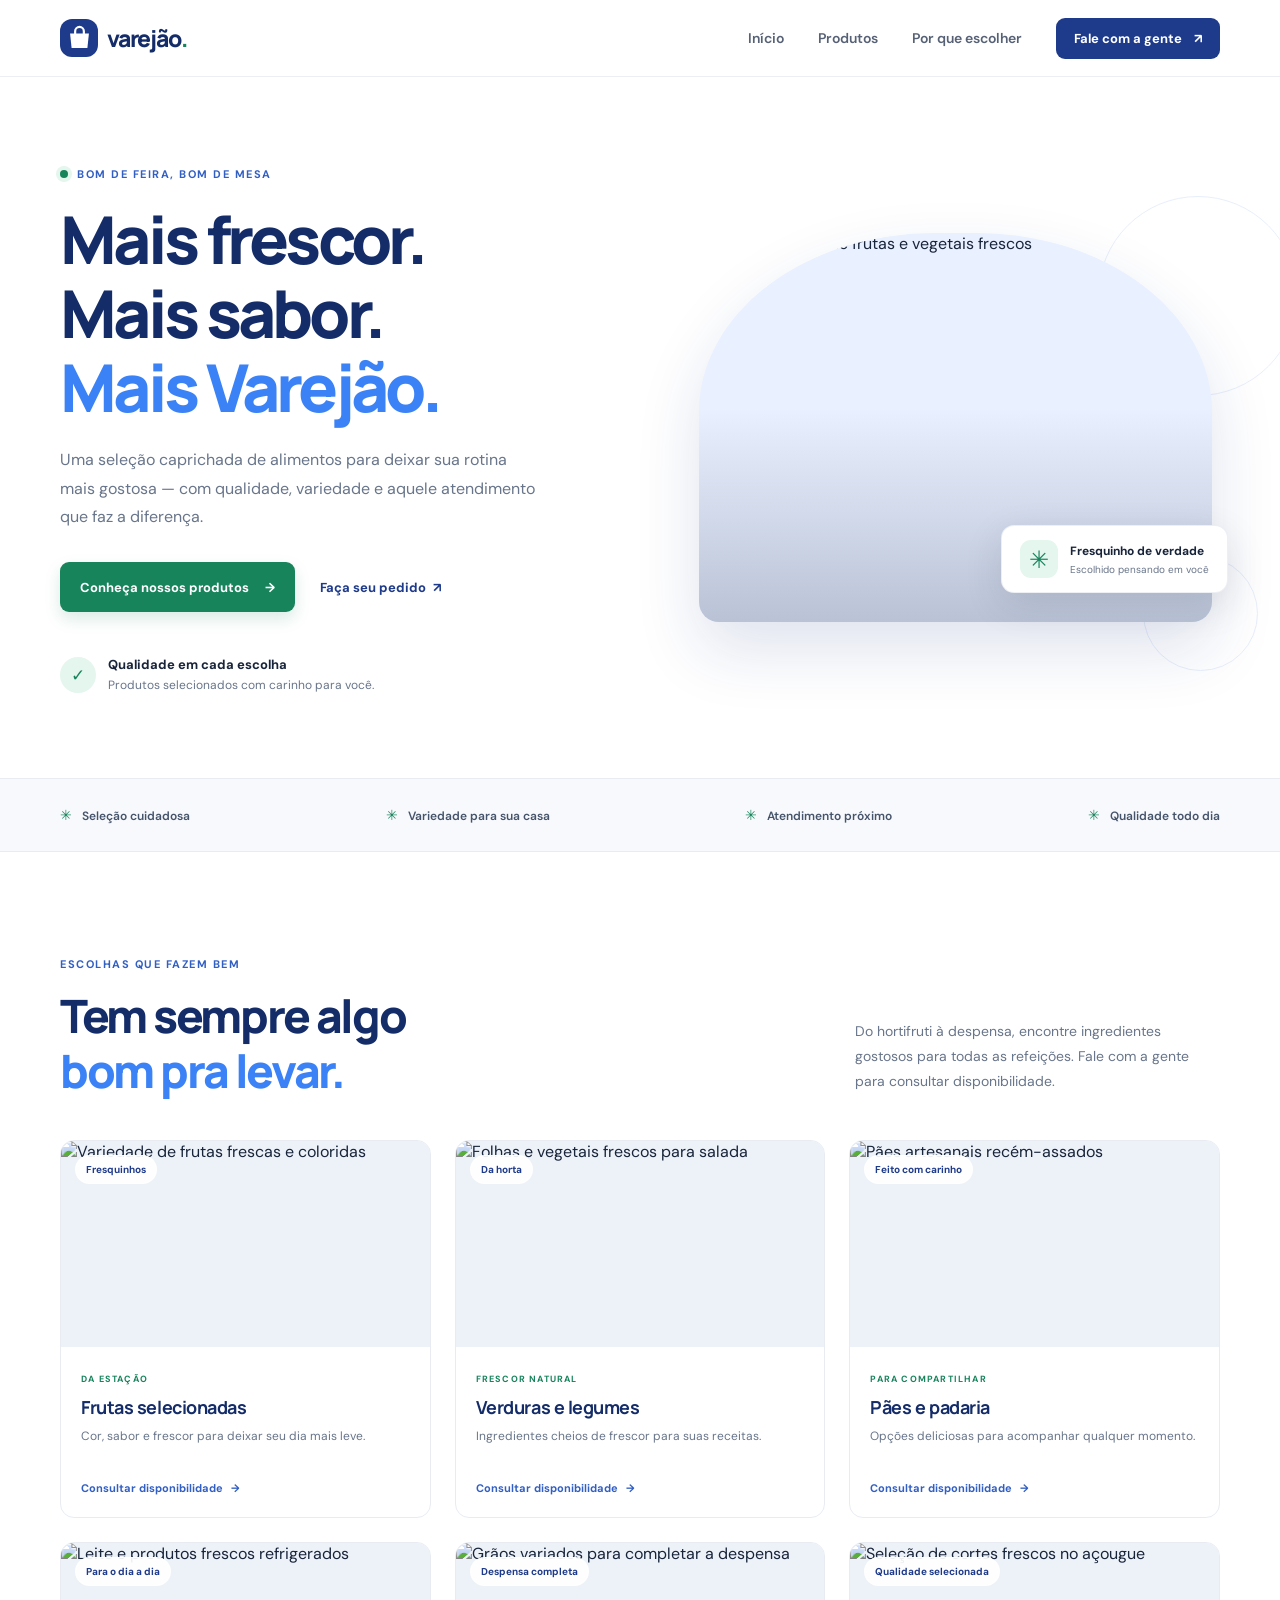
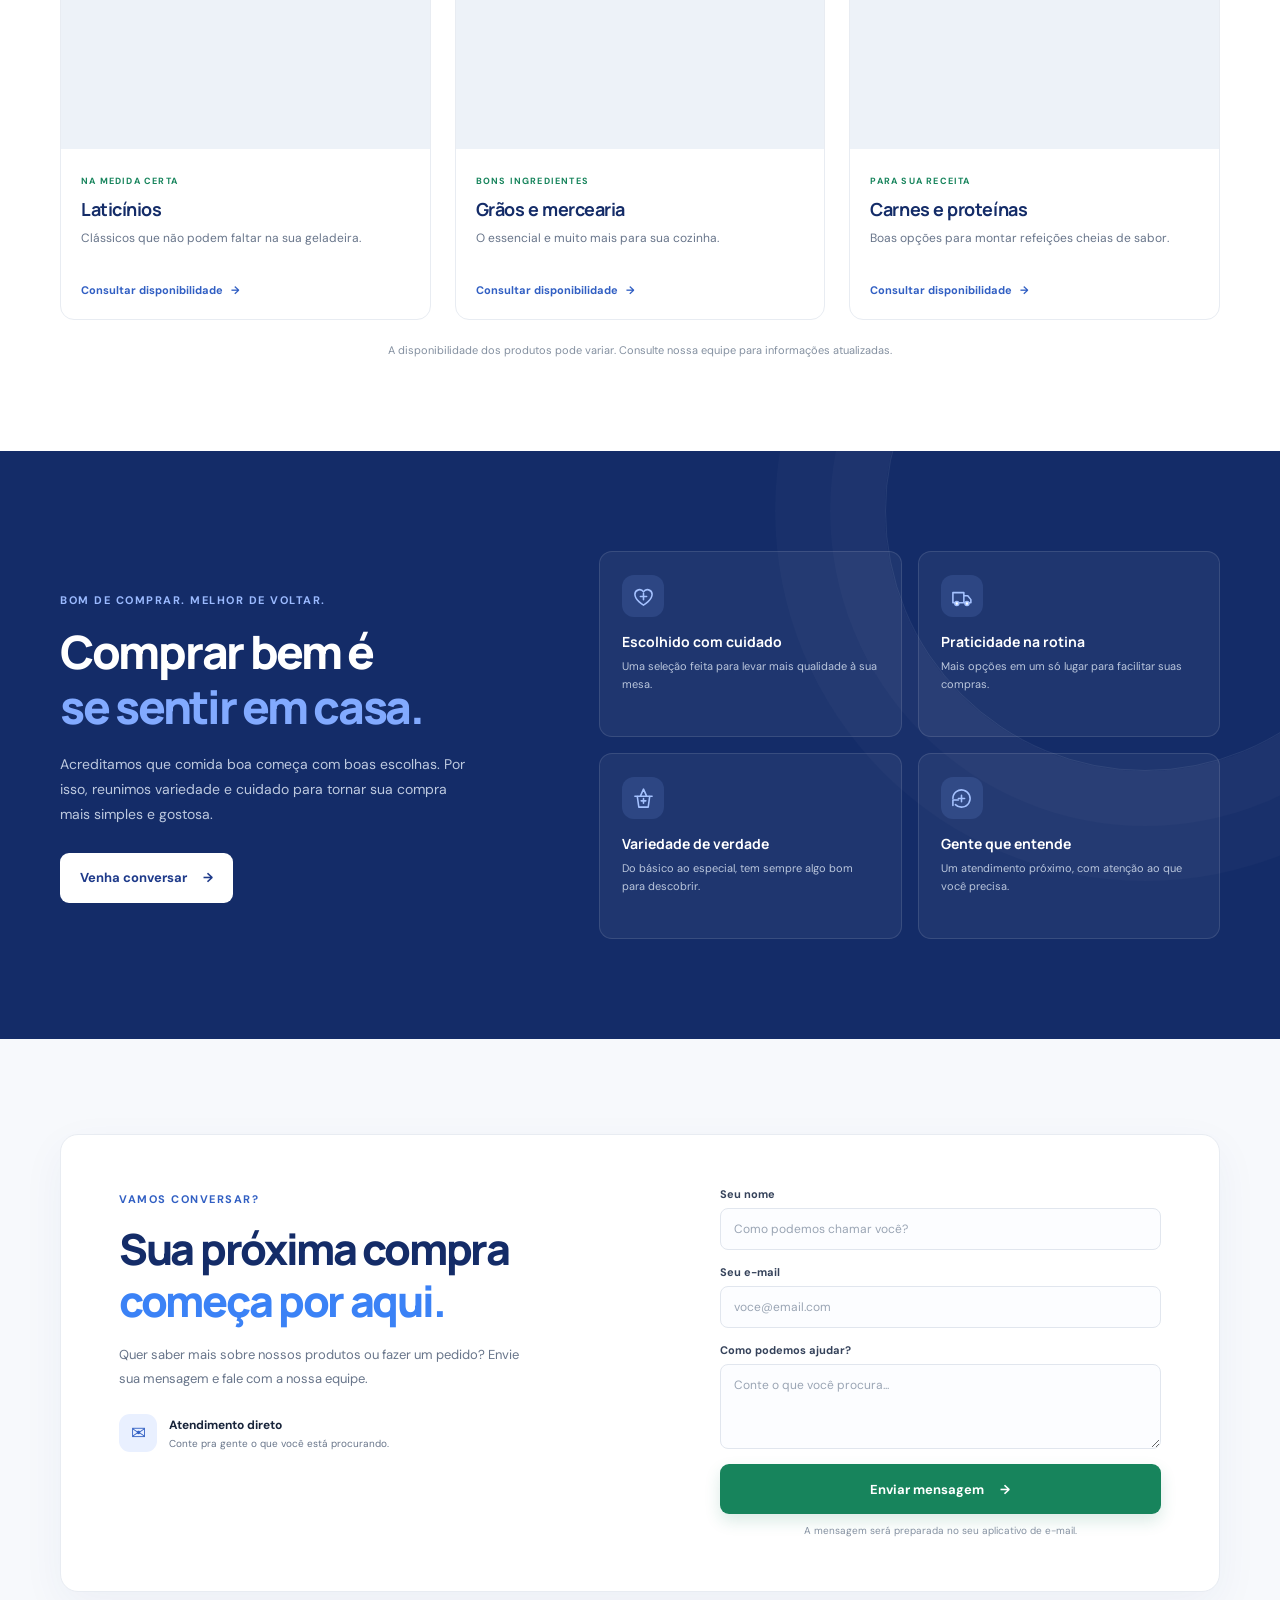
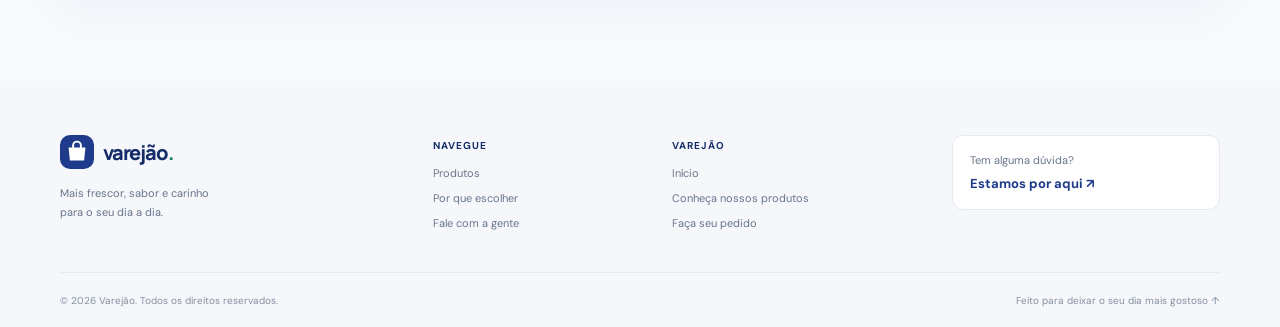
==== index.html @ dc361fea "primeiro commit do site varejão" ====
<!DOCTYPE html>
<html lang="pt-BR">
<head>
    <meta charset="UTF-8">
    <meta name="viewport" content="width=device-width, initial-scale=1.0">
    <meta name="theme-color" content="#ffffff">
    <meta
        name="description"
        content="No Varejão, você encontra alimentos fresquinhos, variedade e atendimento próximo. Conheça nossos produtos e faça seu pedido."
    >
    <title>Varejão — fresquinho, variado, do seu jeito</title>
    <link rel="preconnect" href="https://fonts.googleapis.com">
    <link rel="preconnect" href="https://fonts.gstatic.com" crossorigin>
    <link
        href="https://fonts.googleapis.com/css2?family=DM+Sans:wght@400;500;600;700&family=Manrope:wght@400;500;600;700;800&display=swap"
        rel="stylesheet"
    >
    <link rel="stylesheet" href="styles.css">
    <script src="script.js" defer></script>
</head>
<body>
    <a class="skip-link" href="#conteudo">Pular para o conteúdo</a>

    <header class="site-header" id="inicio">
        <div class="container header-inner">
            <a class="brand" href="#inicio" aria-label="Varejão, início">
                <span class="brand-mark" aria-hidden="true">
                    <svg viewBox="0 0 40 40" fill="none">
                        <path d="M7 13h26l-2.1 20H9.1L7 13Z" fill="currentColor"/>
                        <path d="M14 14V10a6 6 0 0 1 12 0v4" stroke="currentColor" stroke-width="3" stroke-linecap="round"/>
                        <path d="m15 23 3.2 3.2 7-7" stroke="white" stroke-width="2.6" stroke-linecap="round" stroke-linejoin="round"/>
                    </svg>
                </span>
                <span class="brand-name">varejão<span>.</span></span>
            </a>

            <button class="menu-toggle" type="button" aria-label="Abrir menu" aria-expanded="false" aria-controls="primary-navigation">
                <span></span>
                <span></span>
                <span></span>
            </button>

            <nav class="primary-navigation" id="primary-navigation" aria-label="Navegação principal">
                <a href="#inicio">Início</a>
                <a href="#produtos">Produtos</a>
                <a href="#sobre">Por que escolher</a>
                <a class="nav-cta" href="#contato">Fale com a gente <span aria-hidden="true">↗</span></a>
            </nav>
        </div>
    </header>

    <main id="conteudo">
        <section class="hero section">
            <div class="container hero-grid">
                <div class="hero-copy">
                    <span class="eyebrow"><span class="eyebrow-dot"></span> BOM DE FEIRA, BOM DE MESA</span>
                    <h1>Mais frescor.<br>Mais sabor.<br><span>Mais Varejão.</span></h1>
                    <p class="hero-description">Uma seleção caprichada de alimentos para deixar sua rotina mais gostosa — com qualidade, variedade e aquele atendimento que faz a diferença.</p>
                    <div class="hero-actions">
                        <a class="button button-primary" href="#produtos">Conheça nossos produtos <span aria-hidden="true">→</span></a>
                        <a class="text-link" href="#contato">Faça seu pedido <span aria-hidden="true">↗</span></a>
                    </div>
                    <div class="hero-proof">
                        <span class="proof-icon" aria-hidden="true">✓</span>
                        <p><strong>Qualidade em cada escolha</strong><br>Produtos selecionados com carinho para você.</p>
                    </div>
                </div>
                <div class="hero-visual">
                    <div class="hero-image-wrap">
                        <img
                            src="https://images.unsplash.com/photo-1542838132-92c53300491e?auto=format&amp;fit=crop&amp;w=1000&amp;q=85"
                            alt="Banca colorida de frutas e vegetais frescos"
                            fetchpriority="high"
                        >
                    </div>
                    <div class="floating-note">
                        <span class="note-icon" aria-hidden="true">✳</span>
                        <span><strong>Fresquinho de verdade</strong><small>Escolhido pensando em você</small></span>
                    </div>
                    <span class="hero-orbit hero-orbit-one" aria-hidden="true"></span>
                    <span class="hero-orbit hero-orbit-two" aria-hidden="true"></span>
                </div>
            </div>
        </section>

        <section class="benefit-strip" aria-label="Nossos compromissos">
            <div class="container benefit-strip-inner">
                <span><i aria-hidden="true">✳</i> Seleção cuidadosa</span>
                <span><i aria-hidden="true">✳</i> Variedade para sua casa</span>
                <span><i aria-hidden="true">✳</i> Atendimento próximo</span>
                <span><i aria-hidden="true">✳</i> Qualidade todo dia</span>
            </div>
        </section>

        <section class="products-section section" id="produtos">
            <div class="container">
                <div class="section-heading">
                    <div>
                        <span class="eyebrow">ESCOLHAS QUE FAZEM BEM</span>
                        <h2>Tem sempre algo<br><span>bom pra levar.</span></h2>
                    </div>
                    <p>Do hortifruti à despensa, encontre ingredientes gostosos para todas as refeições. Fale com a gente para consultar disponibilidade.</p>
                </div>

                <div class="product-grid">
                    <article class="product-card">
                        <div class="product-image">
                            <img
                                src="https://images.unsplash.com/photo-1610832958506-aa56368176cf?auto=format&amp;fit=crop&amp;w=800&amp;q=80"
                                alt="Variedade de frutas frescas e coloridas"
                                loading="lazy"
                            >
                            <span class="product-tag">Fresquinhos</span>
                        </div>
                        <div class="product-info">
                            <span class="product-category">DA ESTAÇÃO</span>
                            <h3>Frutas selecionadas</h3>
                            <p>Cor, sabor e frescor para deixar seu dia mais leve.</p>
                            <a class="product-link" href="#contato" data-product="Frutas selecionadas">Consultar disponibilidade <span aria-hidden="true">→</span></a>
                        </div>
                    </article>

                    <article class="product-card">
                        <div class="product-image">
                            <img
                                src="https://images.unsplash.com/photo-1540420773420-3366772f4999?auto=format&amp;fit=crop&amp;w=800&amp;q=80"
                                alt="Folhas e vegetais frescos para salada"
                                loading="lazy"
                            >
                            <span class="product-tag">Da horta</span>
                        </div>
                        <div class="product-info">
                            <span class="product-category">FRESCOR NATURAL</span>
                            <h3>Verduras e legumes</h3>
                            <p>Ingredientes cheios de frescor para suas receitas.</p>
                            <a class="product-link" href="#contato" data-product="Verduras e legumes">Consultar disponibilidade <span aria-hidden="true">→</span></a>
                        </div>
                    </article>

                    <article class="product-card">
                        <div class="product-image">
                            <img
                                src="https://images.unsplash.com/photo-1509440159596-0249088772ff?auto=format&amp;fit=crop&amp;w=800&amp;q=80"
                                alt="Pães artesanais recém-assados"
                                loading="lazy"
                            >
                            <span class="product-tag">Feito com carinho</span>
                        </div>
                        <div class="product-info">
                            <span class="product-category">PARA COMPARTILHAR</span>
                            <h3>Pães e padaria</h3>
                            <p>Opções deliciosas para acompanhar qualquer momento.</p>
                            <a class="product-link" href="#contato" data-product="Pães e padaria">Consultar disponibilidade <span aria-hidden="true">→</span></a>
                        </div>
                    </article>

                    <article class="product-card">
                        <div class="product-image">
                            <img
                                src="https://images.unsplash.com/photo-1550583724-b2692b85b150?auto=format&amp;fit=crop&amp;w=800&amp;q=80"
                                alt="Leite e produtos frescos refrigerados"
                                loading="lazy"
                            >
                            <span class="product-tag">Para o dia a dia</span>
                        </div>
                        <div class="product-info">
                            <span class="product-category">NA MEDIDA CERTA</span>
                            <h3>Laticínios</h3>
                            <p>Clássicos que não podem faltar na sua geladeira.</p>
                            <a class="product-link" href="#contato" data-product="Laticínios">Consultar disponibilidade <span aria-hidden="true">→</span></a>
                        </div>
                    </article>

                    <article class="product-card">
                        <div class="product-image">
                            <img
                                src="https://images.unsplash.com/photo-1534483509719-3feaee7c30da?auto=format&amp;fit=crop&amp;w=800&amp;q=80"
                                alt="Grãos variados para completar a despensa"
                                loading="lazy"
                            >
                            <span class="product-tag">Despensa completa</span>
                        </div>
                        <div class="product-info">
                            <span class="product-category">BONS INGREDIENTES</span>
                            <h3>Grãos e mercearia</h3>
                            <p>O essencial e muito mais para sua cozinha.</p>
                            <a class="product-link" href="#contato" data-product="Grãos e mercearia">Consultar disponibilidade <span aria-hidden="true">→</span></a>
                        </div>
                    </article>

                    <article class="product-card">
                        <div class="product-image">
                            <img
                                src="https://images.unsplash.com/photo-1607623814075-e51df1bdc82f?auto=format&amp;fit=crop&amp;w=800&amp;q=80"
                                alt="Seleção de cortes frescos no açougue"
                                loading="lazy"
                            >
                            <span class="product-tag">Qualidade selecionada</span>
                        </div>
                        <div class="product-info">
                            <span class="product-category">PARA SUA RECEITA</span>
                            <h3>Carnes e proteínas</h3>
                            <p>Boas opções para montar refeições cheias de sabor.</p>
                            <a class="product-link" href="#contato" data-product="Carnes e proteínas">Consultar disponibilidade <span aria-hidden="true">→</span></a>
                        </div>
                    </article>
                </div>

                <p class="products-note">A disponibilidade dos produtos pode variar. Consulte nossa equipe para informações atualizadas.</p>
            </div>
        </section>

        <section class="why-section section" id="sobre">
            <div class="container why-layout">
                <div class="why-copy">
                    <span class="eyebrow">BOM DE COMPRAR. MELHOR DE VOLTAR.</span>
                    <h2>Comprar bem é<br><span>se sentir em casa.</span></h2>
                    <p>Acreditamos que comida boa começa com boas escolhas. Por isso, reunimos variedade e cuidado para tornar sua compra mais simples e gostosa.</p>
                    <a class="button button-light" href="#contato">Venha conversar <span aria-hidden="true">→</span></a>
                </div>
                <div class="value-grid">
                    <article class="value-card">
                        <span class="value-icon" aria-hidden="true">
                            <svg viewBox="0 0 32 32" fill="none">
                                <path d="M16 27s-11-6.2-11-14a6 6 0 0 1 11-3 6 6 0 0 1 11 3c0 7.8-11 14-11 14Z" stroke="currentColor" stroke-width="2" stroke-linejoin="round"/>
                                <path d="M12 16h8m-4-4v8" stroke="currentColor" stroke-width="2" stroke-linecap="round"/>
                            </svg>
                        </span>
                        <h3>Escolhido com cuidado</h3>
                        <p>Uma seleção feita para levar mais qualidade à sua mesa.</p>
                    </article>
                    <article class="value-card">
                        <span class="value-icon" aria-hidden="true">
                            <svg viewBox="0 0 32 32" fill="none">
                                <path d="M5 11h14v13H5zM19 15h5l4 5v4h-9z" stroke="currentColor" stroke-width="2" stroke-linejoin="round"/>
                                <circle cx="10" cy="25" r="2.5" fill="white" stroke="currentColor" stroke-width="2"/>
                                <circle cx="23" cy="25" r="2.5" fill="white" stroke="currentColor" stroke-width="2"/>
                            </svg>
                        </span>
                        <h3>Praticidade na rotina</h3>
                        <p>Mais opções em um só lugar para facilitar suas compras.</p>
                    </article>
                    <article class="value-card">
                        <span class="value-icon" aria-hidden="true">
                            <svg viewBox="0 0 32 32" fill="none">
                                <path d="M5 13h22M8 13l2 14h12l2-14M12 13l4-9 4 9" stroke="currentColor" stroke-width="2" stroke-linecap="round" stroke-linejoin="round"/>
                                <path d="M13 19h6m-3-3v6" stroke="currentColor" stroke-width="2" stroke-linecap="round"/>
                            </svg>
                        </span>
                        <h3>Variedade de verdade</h3>
                        <p>Do básico ao especial, tem sempre algo bom para descobrir.</p>
                    </article>
                    <article class="value-card">
                        <span class="value-icon" aria-hidden="true">
                            <svg viewBox="0 0 32 32" fill="none">
                                <path d="M5 16a11 11 0 1 1 3.2 7.8M5 25v-7h7" stroke="currentColor" stroke-width="2" stroke-linecap="round" stroke-linejoin="round"/>
                                <path d="M12 16h8m-4-4v8" stroke="currentColor" stroke-width="2" stroke-linecap="round"/>
                            </svg>
                        </span>
                        <h3>Gente que entende</h3>
                        <p>Um atendimento próximo, com atenção ao que você precisa.</p>
                    </article>
                </div>
            </div>
        </section>

        <section class="contact-section section" id="contato">
            <div class="container contact-card">
                <div class="contact-copy">
                    <span class="eyebrow">VAMOS CONVERSAR?</span>
                    <h2>Sua próxima compra<br><span>começa por aqui.</span></h2>
                    <p>Quer saber mais sobre nossos produtos ou fazer um pedido? Envie sua mensagem e fale com a nossa equipe.</p>
                    <div class="contact-detail">
                        <span class="contact-detail-icon" aria-hidden="true">✉</span>
                        <span>
                            <strong>Atendimento direto</strong>
                            <small>Conte pra gente o que você está procurando.</small>
                        </span>
                    </div>
                </div>
                <form class="contact-form" id="contact-form">
                    <label for="name">Seu nome</label>
                    <input
                        id="name"
                        name="name"
                        type="text"
                        autocomplete="name"
                        placeholder="Como podemos chamar você?"
                        required
                    >
                    <label for="email">Seu e-mail</label>
                    <input
                        id="email"
                        name="email"
                        type="email"
                        autocomplete="email"
                        placeholder="voce@email.com"
                        required
                    >
                    <label for="message">Como podemos ajudar?</label>
                    <textarea
                        id="message"
                        name="message"
                        rows="3"
                        placeholder="Conte o que você procura..."
                        required
                    ></textarea>
                    <button class="button button-primary form-submit" type="submit">Enviar mensagem <span aria-hidden="true">→</span></button>
                    <p class="form-note" id="form-note" aria-live="polite">A mensagem será preparada no seu aplicativo de e-mail.</p>
                </form>
            </div>
        </section>
    </main>

    <footer class="site-footer">
        <div class="container footer-main">
            <div class="footer-brand">
                <a class="brand brand-footer" href="#inicio" aria-label="Varejão, início">
                    <span class="brand-mark" aria-hidden="true">
                        <svg viewBox="0 0 40 40" fill="none">
                            <path d="M7 13h26l-2.1 20H9.1L7 13Z" fill="currentColor"/>
                            <path d="M14 14V10a6 6 0 0 1 12 0v4" stroke="currentColor" stroke-width="3" stroke-linecap="round"/>
                            <path d="m15 23 3.2 3.2 7-7" stroke="white" stroke-width="2.6" stroke-linecap="round" stroke-linejoin="round"/>
                        </svg>
                    </span>
                    <span class="brand-name">varejão<span>.</span></span>
                </a>
                <p>Mais frescor, sabor e carinho<br>para o seu dia a dia.</p>
            </div>
            <div class="footer-links">
                <span class="footer-label">NAVEGUE</span>
                <a href="#produtos">Produtos</a>
                <a href="#sobre">Por que escolher</a>
                <a href="#contato">Fale com a gente</a>
            </div>
            <div class="footer-links">
                <span class="footer-label">VAREJÃO</span>
                <a href="#inicio">Início</a>
                <a href="#produtos">Conheça nossos produtos</a>
                <a href="#contato">Faça seu pedido</a>
            </div>
            <a class="footer-contact" href="#contato">
                Tem alguma dúvida?
                <strong>Estamos por aqui <span aria-hidden="true">↗</span></strong>
            </a>
        </div>
        <div class="container footer-bottom">
            <span>© <span id="current-year"></span> Varejão. Todos os direitos reservados.</span>
            <a href="#inicio">Feito para deixar o seu dia mais gostoso <span aria-hidden="true">↑</span></a>
        </div>
    </footer>
</body>
</html>
---- styles.css ----
:root {
    color-scheme: light;
    font-family: "DM Sans", sans-serif;
    color: #18243a;
    background: #fff;
    font-synthesis: none;
    text-rendering: optimizeLegibility;
    -webkit-font-smoothing: antialiased;
    -moz-osx-font-smoothing: grayscale;
    scroll-behavior: smooth;
    scroll-padding-top: 92px;

    --blue-950: #142c68;
    --blue-900: #1e3a8a;
    --blue-800: #254ba5;
    --blue-700: #315fc3;
    --blue-500: #3b82f6;
    --blue-100: #e9f0ff;
    --green: #17845c;
    --green-light: #e4f6ee;
    --ink: #18243a;
    --muted: #68758a;
    --line: #e8ecf2;
    --surface: #f7f9fc;
    --white: #fff;
    --heading-font: "Manrope", sans-serif;
}

*,
*::before,
*::after {
    box-sizing: border-box;
}

body {
    min-width: 320px;
    margin: 0;
}

img {
    display: block;
    max-width: 100%;
}

a {
    color: inherit;
    text-decoration: none;
}

button,
input,
textarea {
    font: inherit;
}

:focus-visible {
    outline: 3px solid #77a6ff;
    outline-offset: 3px;
}

.container {
    width: min(1160px, calc(100% - 48px));
    margin-inline: auto;
}

.section {
    padding-block: 100px;
}

.skip-link {
    position: absolute;
    top: -60px;
    left: 16px;
    z-index: 100;
    padding: 12px 16px;
    border-radius: 8px;
    background: var(--blue-900);
    color: var(--white);
}

.skip-link:focus {
    top: 12px;
}

/* Header and navigation */
.site-header {
    position: sticky;
    top: 0;
    z-index: 20;
    border-bottom: 1px solid rgb(232 236 242 / 85%);
    background: rgb(255 255 255 / 94%);
    backdrop-filter: blur(14px);
}

.header-inner {
    display: flex;
    min-height: 76px;
    align-items: center;
    justify-content: space-between;
}

.brand {
    display: inline-flex;
    align-items: center;
    gap: 9px;
}

.brand-mark {
    display: grid;
    width: 38px;
    height: 38px;
    place-items: center;
    border-radius: 12px;
    background: var(--blue-900);
    color: var(--white);
}

.brand-mark svg {
    width: 29px;
    height: 29px;
}

.brand-name {
    color: var(--blue-950);
    font-family: var(--heading-font);
    font-size: 23px;
    font-weight: 800;
    letter-spacing: -1.2px;
}

.brand-name > span {
    color: var(--green);
}

.primary-navigation {
    display: flex;
    align-items: center;
    gap: 34px;
}

.primary-navigation > a:not(.nav-cta) {
    color: #566176;
    font-size: 14px;
    font-weight: 600;
    transition: color 0.2s ease;
}

.primary-navigation > a:not(.nav-cta):hover {
    color: var(--blue-700);
}

.nav-cta {
    display: inline-flex;
    align-items: center;
    gap: 12px;
    padding: 12px 18px;
    border-radius: 9px;
    background: var(--blue-900);
    color: var(--white);
    font-size: 13px;
    font-weight: 700;
    transition: background 0.2s ease, transform 0.2s ease;
}

.nav-cta:hover {
    transform: translateY(-1px);
    background: var(--blue-800);
}

.menu-toggle {
    display: none;
}

/* Hero */
.hero {
    position: relative;
    overflow: hidden;
    padding-block: 85px 82px;
}

.hero-grid {
    display: grid;
    grid-template-columns: 1fr 1fr;
    align-items: center;
    gap: 68px;
}

.hero-copy {
    position: relative;
    z-index: 1;
}

.eyebrow {
    display: inline-flex;
    align-items: center;
    gap: 9px;
    color: var(--blue-700);
    font-size: 11px;
    font-weight: 700;
    letter-spacing: 1.5px;
}

.eyebrow-dot {
    width: 8px;
    height: 8px;
    border-radius: 50%;
    background: var(--green);
    box-shadow: 0 0 0 4px var(--green-light);
}

.hero h1,
.section-heading h2,
.why-copy h2,
.contact-copy h2 {
    margin: 20px 0 0;
    color: var(--blue-950);
    font-family: var(--heading-font);
    font-size: clamp(42px, 5.4vw, 66px);
    font-weight: 800;
    letter-spacing: -3.7px;
    line-height: 1.12;
}

.hero h1 span,
.section-heading h2 span,
.why-copy h2 span,
.contact-copy h2 span {
    color: var(--blue-500);
}

.hero-description {
    max-width: 475px;
    margin: 21px 0 0;
    color: var(--muted);
    font-size: 16px;
    line-height: 1.8;
}

.hero-actions {
    display: flex;
    flex-wrap: wrap;
    align-items: center;
    gap: 25px;
    margin-top: 30px;
}

.button {
    display: inline-flex;
    min-height: 50px;
    align-items: center;
    justify-content: center;
    gap: 16px;
    padding: 0 20px;
    border: 0;
    border-radius: 9px;
    cursor: pointer;
    font-size: 13px;
    font-weight: 700;
    transition: background 0.2s ease, color 0.2s ease, transform 0.2s ease, box-shadow 0.2s ease;
}

.button:hover {
    transform: translateY(-2px);
}

.button-primary {
    background: var(--green);
    box-shadow: 0 7px 16px rgb(23 132 92 / 16%);
    color: var(--white);
}

.button-primary:hover {
    background: #126c4a;
    box-shadow: 0 9px 20px rgb(23 132 92 / 24%);
}

.text-link {
    color: var(--blue-900);
    font-size: 13px;
    font-weight: 700;
}

.text-link span {
    margin-left: 4px;
}

.hero-proof {
    display: flex;
    align-items: center;
    gap: 12px;
    margin-top: 42px;
}

.proof-icon {
    display: grid;
    width: 36px;
    height: 36px;
    flex: 0 0 auto;
    place-items: center;
    border-radius: 50%;
    background: var(--green-light);
    color: var(--green);
    font-size: 17px;
    font-weight: 700;
}

.hero-proof p {
    margin: 0;
    color: var(--muted);
    font-size: 12px;
    line-height: 1.65;
}

.hero-proof strong {
    color: var(--ink);
    font-size: 13px;
}

.hero-visual {
    position: relative;
    min-height: 415px;
}

.hero-image-wrap {
    position: absolute;
    inset: 12px 8px 14px 25px;
    overflow: hidden;
    border-radius: 46% 46% 20px 20px;
    background: var(--blue-100);
    box-shadow: 0 28px 65px rgb(30 58 138 / 14%);
}

.hero-image-wrap img {
    width: 100%;
    height: 100%;
    object-fit: cover;
}

.hero-image-wrap::after {
    position: absolute;
    inset: 45% 0 0;
    background: linear-gradient(transparent, rgb(17 34 66 / 22%));
    content: "";
}

.floating-note {
    position: absolute;
    right: -8px;
    bottom: 43px;
    z-index: 2;
    display: flex;
    align-items: center;
    gap: 12px;
    padding: 14px 18px;
    border: 1px solid rgb(232 236 242 / 80%);
    border-radius: 13px;
    background: var(--white);
    box-shadow: 0 12px 38px rgb(24 36 58 / 12%);
}

.note-icon {
    display: grid;
    width: 38px;
    height: 38px;
    place-items: center;
    border-radius: 11px;
    background: var(--green-light);
    color: var(--green);
    font-size: 24px;
}

.floating-note strong,
.floating-note small {
    display: block;
}

.floating-note strong {
    color: var(--ink);
    font-size: 12px;
}

.floating-note small {
    margin-top: 4px;
    color: var(--muted);
    font-size: 10px;
}

.hero-orbit {
    position: absolute;
    z-index: -1;
    border: 1px solid #e8effb;
    border-radius: 50%;
}

.hero-orbit-one {
    top: -25px;
    right: -78px;
    width: 200px;
    height: 200px;
}

.hero-orbit-two {
    right: -38px;
    bottom: -35px;
    width: 115px;
    height: 115px;
}

/* Benefits and products */
.benefit-strip {
    border-block: 1px solid var(--line);
    background: var(--surface);
}

.benefit-strip-inner {
    display: flex;
    min-height: 72px;
    align-items: center;
    justify-content: space-between;
    gap: 20px;
}

.benefit-strip-inner span {
    color: #45536b;
    font-size: 12px;
    font-weight: 600;
}

.benefit-strip-inner i {
    margin-right: 7px;
    color: var(--green);
    font-size: 14px;
    font-style: normal;
}

.products-section {
    padding-block: 100px 94px;
}

.section-heading {
    display: flex;
    align-items: end;
    justify-content: space-between;
    gap: 40px;
    margin-bottom: 42px;
}

.section-heading h2,
.why-copy h2,
.contact-copy h2 {
    margin-top: 15px;
    font-size: clamp(34px, 4vw, 46px);
    letter-spacing: -2.3px;
    line-height: 1.2;
}

.section-heading > p {
    max-width: 365px;
    margin: 0 0 4px;
    color: var(--muted);
    font-size: 14px;
    line-height: 1.8;
}

.product-grid {
    display: grid;
    grid-template-columns: repeat(3, minmax(0, 1fr));
    gap: 24px;
}

.product-card {
    overflow: hidden;
    border: 1px solid var(--line);
    border-radius: 14px;
    background: var(--white);
    transition: transform 0.24s ease, box-shadow 0.24s ease, border-color 0.24s ease;
}

.product-card:hover {
    transform: translateY(-5px);
    border-color: #dce6f7;
    box-shadow: 0 16px 36px rgb(30 58 138 / 10%);
}

.product-image {
    position: relative;
    height: 206px;
    overflow: hidden;
    background: #edf2f8;
}

.product-image img {
    width: 100%;
    height: 100%;
    object-fit: cover;
    transition: transform 0.4s ease;
}

.product-card:hover .product-image img {
    transform: scale(1.035);
}

.product-tag {
    position: absolute;
    top: 14px;
    left: 14px;
    padding: 7px 10px;
    border: 1px solid rgb(255 255 255 / 60%);
    border-radius: 20px;
    background: rgb(255 255 255 / 92%);
    color: var(--blue-900);
    font-size: 10px;
    font-weight: 700;
}

.product-info {
    padding: 19px 20px 20px;
}

.product-category {
    color: var(--green);
    font-size: 9px;
    font-weight: 700;
    letter-spacing: 1.2px;
}

.product-info h3 {
    margin: 8px 0 7px;
    color: var(--blue-950);
    font-family: var(--heading-font);
    font-size: 18px;
    font-weight: 700;
    letter-spacing: -0.45px;
}

.product-info p {
    min-height: 40px;
    margin: 0;
    color: var(--muted);
    font-size: 12px;
    line-height: 1.7;
}

.product-link {
    display: inline-flex;
    align-items: center;
    gap: 8px;
    margin-top: 15px;
    color: var(--blue-700);
    font-size: 11px;
    font-weight: 700;
}

.product-link:hover {
    color: var(--green);
}

.products-note {
    margin: 23px 0 0;
    color: #8490a0;
    font-size: 11px;
    text-align: center;
}

/* Why Varejao */
.why-section {
    position: relative;
    overflow: hidden;
    background: var(--blue-950);
}

.why-section::after {
    position: absolute;
    top: -200px;
    right: -125px;
    width: 520px;
    height: 520px;
    border: 1px solid rgb(255 255 255 / 8%);
    border-radius: 50%;
    box-shadow: 0 0 0 55px rgb(255 255 255 / 2%), 0 0 0 110px rgb(255 255 255 / 2%);
    content: "";
}

.why-layout {
    position: relative;
    z-index: 1;
    display: grid;
    grid-template-columns: 0.85fr 1.15fr;
    align-items: center;
    gap: 80px;
}

.why-copy .eyebrow {
    color: #9bbaff;
}

.why-copy h2 {
    color: var(--white);
}

.why-copy h2 span {
    color: #82aaff;
}

.why-copy > p {
    max-width: 410px;
    margin: 18px 0 25px;
    color: #bdc9df;
    font-size: 14px;
    line-height: 1.8;
}

.button-light {
    background: var(--white);
    color: var(--blue-900);
}

.button-light:hover {
    background: #edf3ff;
}

.value-grid {
    display: grid;
    grid-template-columns: repeat(2, minmax(0, 1fr));
    gap: 16px;
}

.value-card {
    min-height: 186px;
    padding: 23px 22px;
    border: 1px solid rgb(255 255 255 / 11%);
    border-radius: 13px;
    background: rgb(255 255 255 / 5%);
}

.value-icon {
    display: grid;
    width: 42px;
    height: 42px;
    place-items: center;
    border-radius: 12px;
    background: rgb(130 170 255 / 14%);
    color: #a5c2ff;
}

.value-icon svg {
    width: 25px;
    height: 25px;
}

.value-card h3 {
    margin: 15px 0 6px;
    color: var(--white);
    font-family: var(--heading-font);
    font-size: 14px;
}

.value-card p {
    margin: 0;
    color: #bac6dc;
    font-size: 11px;
    line-height: 1.65;
}

/* Contact form */
.contact-section {
    padding-block: 95px;
    background: var(--surface);
}

.contact-card {
    display: grid;
    grid-template-columns: 1fr 0.84fr;
    gap: 75px;
    padding: 52px 58px;
    border: 1px solid var(--line);
    border-radius: 18px;
    background: var(--white);
    box-shadow: 0 14px 44px rgb(30 58 138 / 5%);
}

.contact-copy h2 {
    font-size: clamp(32px, 3.8vw, 43px);
}

.contact-copy > p {
    max-width: 410px;
    margin: 17px 0 24px;
    color: var(--muted);
    font-size: 13px;
    line-height: 1.8;
}

.contact-detail {
    display: flex;
    align-items: center;
    gap: 12px;
}

.contact-detail-icon {
    display: grid;
    width: 38px;
    height: 38px;
    place-items: center;
    border-radius: 11px;
    background: var(--blue-100);
    color: var(--blue-700);
    font-size: 18px;
}

.contact-detail strong,
.contact-detail small {
    display: block;
}

.contact-detail strong {
    color: var(--ink);
    font-size: 12px;
}

.contact-detail small {
    margin-top: 4px;
    color: var(--muted);
    font-size: 10px;
}

.contact-form {
    display: flex;
    flex-direction: column;
    align-items: stretch;
}

.contact-form label {
    margin: 0 0 7px;
    color: #35425a;
    font-size: 11px;
    font-weight: 700;
}

.contact-form input,
.contact-form textarea {
    width: 100%;
    margin: 0 0 15px;
    padding: 12px 13px;
    border: 1px solid #e1e6ee;
    border-radius: 8px;
    outline: none;
    background: #fcfdff;
    color: var(--ink);
    font-size: 12px;
    transition: border-color 0.2s ease, box-shadow 0.2s ease;
}

.contact-form input::placeholder,
.contact-form textarea::placeholder {
    color: #9aa5b4;
}

.contact-form input:focus,
.contact-form textarea:focus {
    border-color: var(--blue-500);
    box-shadow: 0 0 0 3px rgb(59 130 246 / 12%);
}

.contact-form textarea {
    min-height: 85px;
    resize: vertical;
}

.form-submit {
    width: 100%;
}

.form-note {
    min-height: 16px;
    margin: 9px 0 0;
    color: #8490a0;
    font-size: 10px;
    line-height: 1.5;
    text-align: center;
}

/* Footer */
.site-footer {
    background: #f5f7fb;
}

.footer-main {
    display: grid;
    grid-template-columns: 1.25fr 0.75fr 0.9fr 1fr;
    gap: 38px;
    padding-block: 48px 42px;
}

.brand-footer .brand-mark {
    width: 34px;
    height: 34px;
    border-radius: 10px;
}

.brand-footer .brand-mark svg {
    width: 26px;
    height: 26px;
}

.brand-footer .brand-name {
    font-size: 20px;
}

.footer-brand > p {
    margin: 14px 0 0;
    color: var(--muted);
    font-size: 11px;
    line-height: 1.7;
}

.footer-links {
    display: flex;
    flex-direction: column;
    align-items: flex-start;
    gap: 11px;
}

.footer-label {
    margin: 4px 0 3px;
    color: var(--blue-950);
    font-size: 10px;
    font-weight: 700;
    letter-spacing: 1px;
}

.footer-links a {
    color: var(--muted);
    font-size: 11px;
    transition: color 0.2s ease;
}

.footer-links a:hover,
.footer-bottom a:hover {
    color: var(--blue-700);
}

.footer-contact {
    align-self: start;
    padding: 17px;
    border: 1px solid #e5eaf2;
    border-radius: 11px;
    background: var(--white);
    color: var(--muted);
    font-size: 11px;
}

.footer-contact strong {
    display: block;
    margin-top: 8px;
    color: var(--blue-900);
    font-size: 13px;
}

.footer-bottom {
    display: flex;
    min-height: 55px;
    align-items: center;
    justify-content: space-between;
    gap: 15px;
    border-top: 1px solid #e5eaf2;
    color: #8490a0;
    font-size: 10px;
}

.footer-bottom a {
    transition: color 0.2s ease;
}

/* Responsive layout */
@media (max-width: 900px) {
    .hero-grid {
        gap: 38px;
    }

    .hero-visual {
        min-height: 365px;
    }

    .floating-note {
        right: -5px;
    }

    .product-grid {
        gap: 16px;
    }

    .product-info {
        padding-inline: 16px;
    }

    .why-layout {
        grid-template-columns: 0.8fr 1.2fr;
        gap: 36px;
    }

    .contact-card {
        gap: 38px;
        padding-inline: 38px;
    }

    .footer-main {
        grid-template-columns: 1.1fr 0.8fr 0.9fr;
    }

    .footer-contact {
        grid-column: 2 / 4;
    }
}

@media (max-width: 680px) {
    :root {
        scroll-padding-top: 75px;
    }

    .container {
        width: min(100% - 36px, 480px);
    }

    .section {
        padding-block: 70px;
    }

    .header-inner {
        min-height: 68px;
    }

    .brand-mark {
        width: 34px;
        height: 34px;
    }

    .brand-mark svg {
        width: 26px;
        height: 26px;
    }

    .brand-name {
        font-size: 21px;
    }

    .menu-toggle {
        display: flex;
        width: 42px;
        height: 42px;
        flex-direction: column;
        align-items: center;
        justify-content: center;
        gap: 5px;
        border: 1px solid var(--line);
        border-radius: 9px;
        background: var(--white);
        cursor: pointer;
    }

    .menu-toggle span {
        width: 18px;
        height: 2px;
        border-radius: 2px;
        background: var(--blue-900);
        transition: transform 0.2s ease, opacity 0.2s ease;
    }

    .menu-toggle[aria-expanded="true"] span:first-child {
        transform: translateY(7px) rotate(45deg);
    }

    .menu-toggle[aria-expanded="true"] span:nth-child(2) {
        opacity: 0;
    }

    .menu-toggle[aria-expanded="true"] span:last-child {
        transform: translateY(-7px) rotate(-45deg);
    }

    .primary-navigation {
        position: absolute;
        top: 67px;
        right: 0;
        left: 0;
        display: none;
        flex-direction: column;
        align-items: stretch;
        gap: 0;
        padding: 12px 18px 18px;
        border-bottom: 1px solid var(--line);
        background: var(--white);
        box-shadow: 0 14px 20px rgb(24 36 58 / 7%);
    }

    .primary-navigation.is-open {
        display: flex;
    }

    .primary-navigation > a:not(.nav-cta) {
        padding: 13px 3px;
        border-bottom: 1px solid var(--line);
    }

    .nav-cta {
        justify-content: center;
        margin-top: 12px;
    }

    .hero {
        padding-block: 56px 60px;
    }

    .hero-grid {
        grid-template-columns: 1fr;
        gap: 32px;
    }

    .hero h1 {
        margin-top: 17px;
        font-size: clamp(45px, 12vw, 58px);
        letter-spacing: -3px;
    }

    .hero-description {
        margin-top: 15px;
        font-size: 14px;
    }

    .hero-actions {
        gap: 19px;
        margin-top: 23px;
    }

    .button {
        min-height: 47px;
        padding-inline: 16px;
        font-size: 12px;
    }

    .hero-proof {
        margin-top: 25px;
    }

    .hero-visual {
        min-height: 300px;
    }

    .hero-image-wrap {
        inset: 0 10px 7px 12px;
        border-radius: 47% 47% 17px 17px;
    }

    .floating-note {
        right: -1px;
        bottom: 23px;
        padding: 10px 13px;
    }

    .note-icon {
        width: 33px;
        height: 33px;
    }

    .benefit-strip-inner {
        min-height: auto;
        flex-wrap: wrap;
        justify-content: flex-start;
        gap: 12px 20px;
        padding-block: 17px;
    }

    .benefit-strip-inner span {
        width: calc(50% - 10px);
        font-size: 10px;
    }

    .section-heading {
        display: block;
        margin-bottom: 28px;
    }

    .section-heading h2,
    .why-copy h2 {
        font-size: 36px;
        letter-spacing: -2px;
    }

    .section-heading > p {
        margin-top: 15px;
        font-size: 13px;
    }

    .product-grid {
        grid-template-columns: 1fr;
        gap: 17px;
    }

    .product-card {
        display: grid;
        grid-template-columns: 39% 1fr;
        min-height: 172px;
    }

    .product-image {
        height: 100%;
        min-height: 172px;
    }

    .product-tag {
        top: 10px;
        left: 8px;
        max-width: calc(100% - 16px);
        padding: 6px 8px;
        font-size: 9px;
    }

    .product-info {
        display: flex;
        flex-direction: column;
        justify-content: center;
        padding: 13px;
    }

    .product-info h3 {
        margin-block: 6px;
        font-size: 16px;
    }

    .product-info p {
        min-height: unset;
        font-size: 11px;
    }

    .product-link {
        gap: 5px;
        margin-top: 10px;
        font-size: 10px;
    }

    .products-note {
        font-size: 10px;
        line-height: 1.7;
    }

    .why-layout {
        grid-template-columns: 1fr;
        gap: 34px;
    }

    .why-copy > p {
        font-size: 13px;
    }

    .value-grid {
        gap: 11px;
    }

    .value-card {
        min-height: 166px;
        padding: 17px 14px;
    }

    .value-icon {
        width: 37px;
        height: 37px;
    }

    .value-card h3 {
        margin-top: 12px;
        font-size: 12px;
    }

    .value-card p {
        font-size: 10px;
    }

    .contact-section {
        padding-block: 60px;
    }

    .contact-card {
        grid-template-columns: 1fr;
        gap: 30px;
        padding: 28px 21px;
    }

    .contact-copy h2 {
        font-size: 34px;
        letter-spacing: -1.8px;
    }

    .contact-copy > p {
        font-size: 12px;
    }

    .footer-main {
        grid-template-columns: 1fr 1fr;
        gap: 30px 20px;
        padding-block: 38px 30px;
    }

    .footer-brand,
    .footer-contact {
        grid-column: 1 / -1;
    }

    .footer-bottom {
        min-height: 65px;
        align-items: flex-start;
        flex-direction: column;
        justify-content: center;
        gap: 6px;
        padding-block: 12px;
        font-size: 9px;
    }
}

@media (prefers-reduced-motion: reduce) {
    *,
    *::before,
    *::after {
        scroll-behavior: auto !important;
        animation-duration: 0.01ms !important;
        animation-iteration-count: 1 !important;
        transition-duration: 0.01ms !important;
    }
}
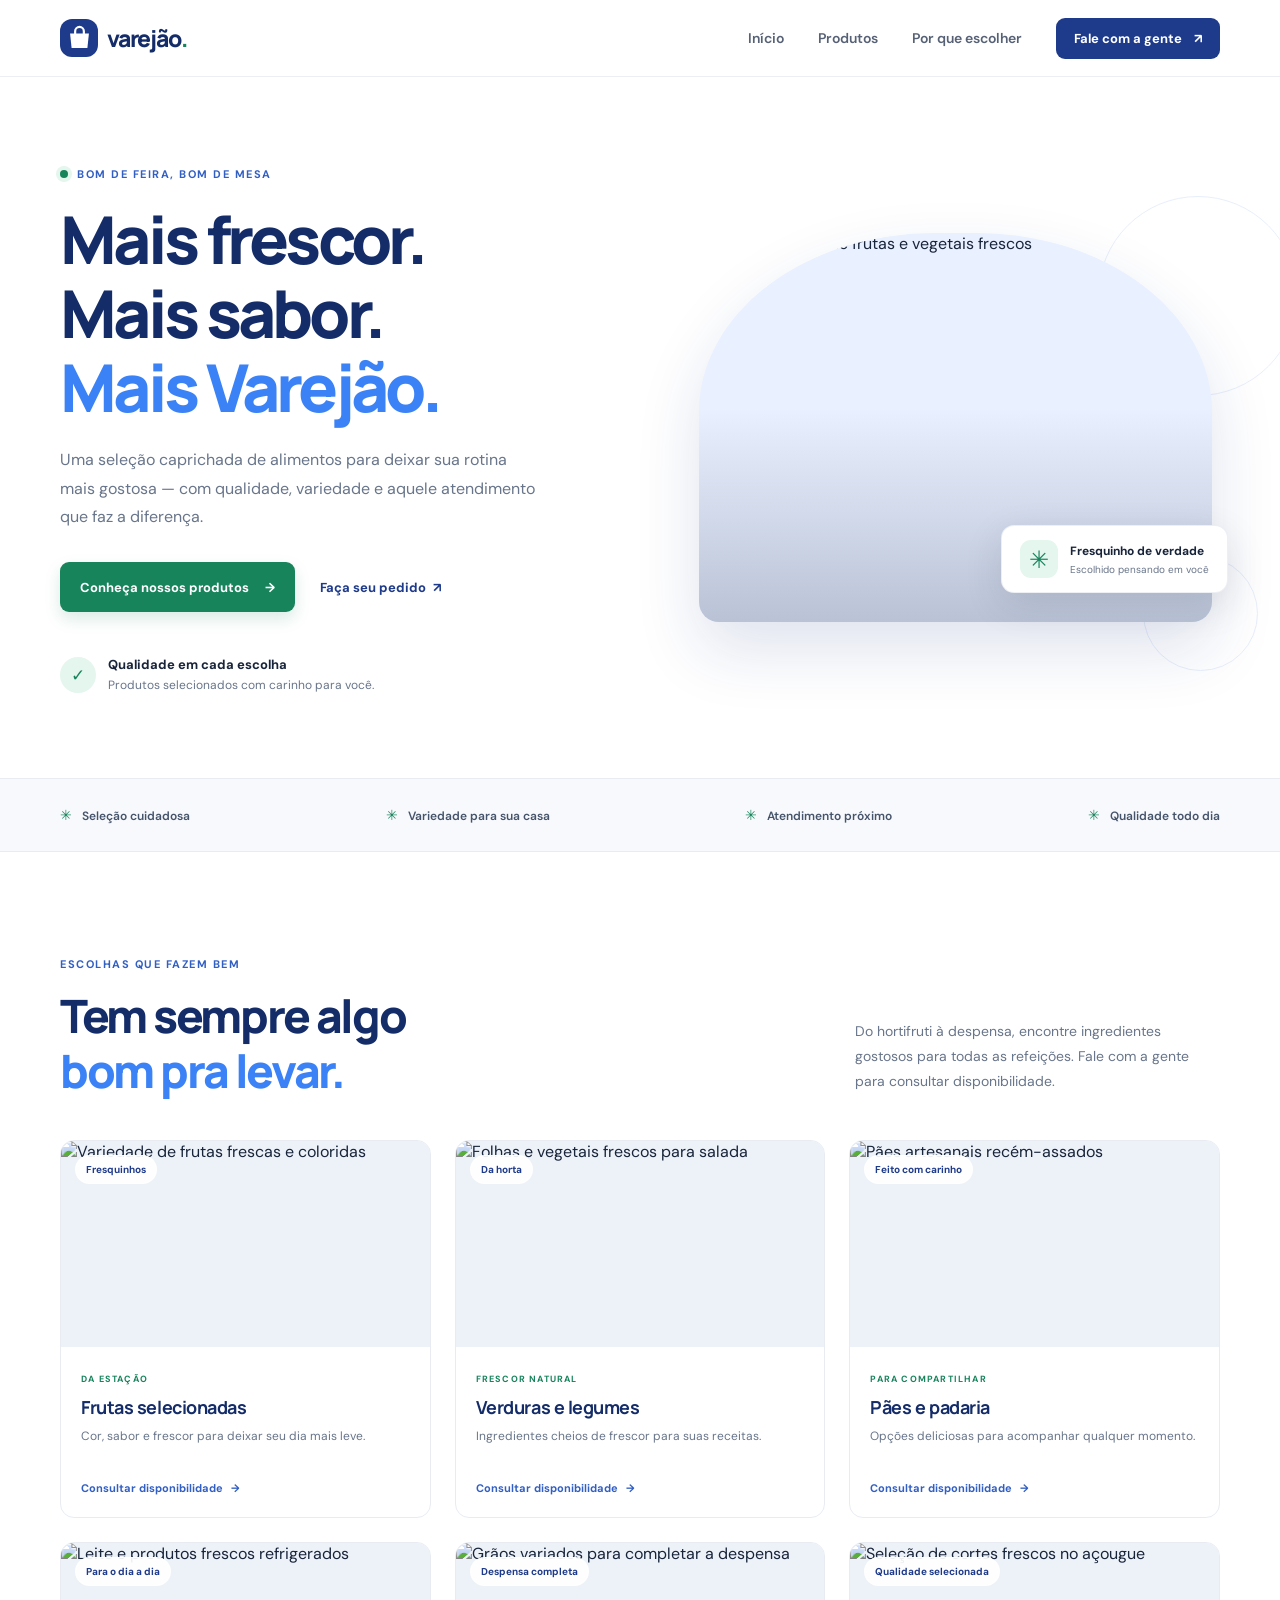
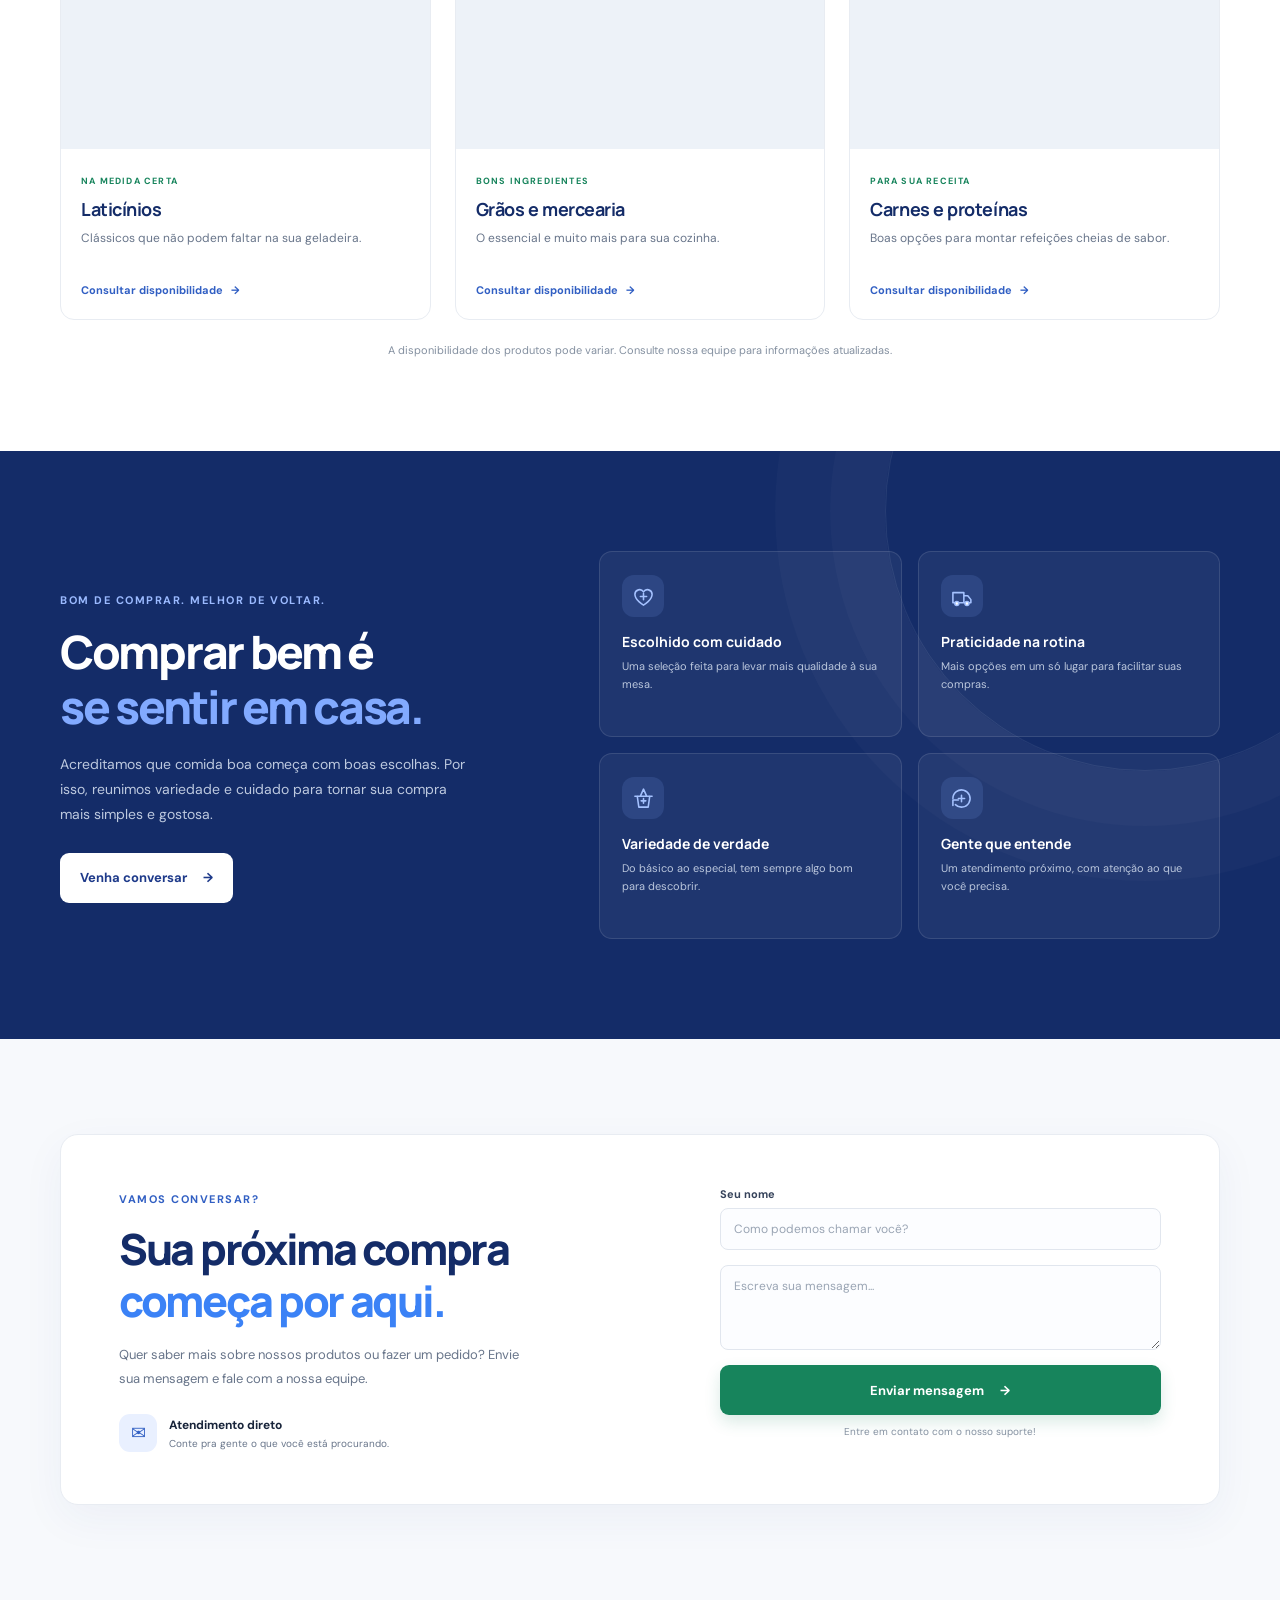
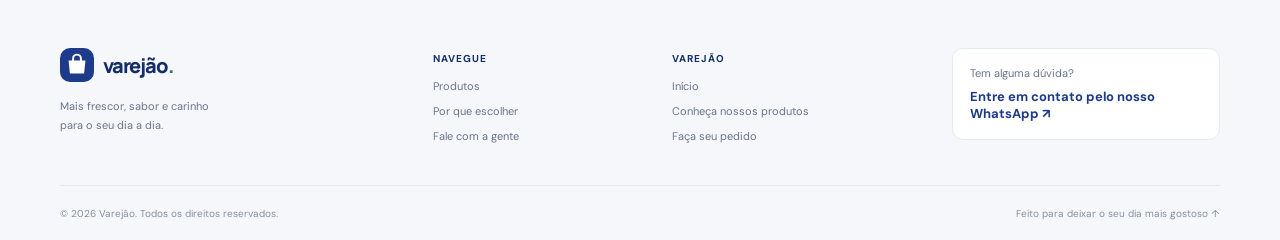
==== commit 337384fb: "pequenas alterações" ====
--- a/index.html
+++ b/index.html
@@ -288,25 +288,16 @@
                         placeholder="Como podemos chamar você?"
                         required
                     >
-                    <label for="email">Seu e-mail</label>
-                    <input
-                        id="email"
-                        name="email"
-                        type="email"
-                        autocomplete="email"
-                        placeholder="voce@email.com"
-                        required
-                    >
-                    <label for="message">Como podemos ajudar?</label>
+                    <label for="message" class="visually-hidden">Sua mensagem</label>
                     <textarea
                         id="message"
                         name="message"
                         rows="3"
-                        placeholder="Conte o que você procura..."
+                        placeholder="Escreva sua mensagem..."
                         required
                     ></textarea>
                     <button class="button button-primary form-submit" type="submit">Enviar mensagem <span aria-hidden="true">→</span></button>
-                    <p class="form-note" id="form-note" aria-live="polite">A mensagem será preparada no seu aplicativo de e-mail.</p>
+                    <p class="form-note" id="form-note" aria-live="polite">Entre em contato com o nosso suporte!</p>
                 </form>
             </div>
         </section>
@@ -341,7 +332,7 @@
             </div>
             <a class="footer-contact" href="#contato">
                 Tem alguma dúvida?
-                <strong>Estamos por aqui <span aria-hidden="true">↗</span></strong>
+                <strong>Entre em contato pelo nosso WhatsApp <span aria-hidden="true">↗</span></strong>
             </a>
         </div>
         <div class="container footer-bottom">
--- a/styles.css
+++ b/styles.css
@@ -737,6 +737,16 @@
     font-weight: 700;
 }
 
+.visually-hidden {
+    position: absolute;
+    width: 1px;
+    height: 1px;
+    overflow: hidden;
+    clip: rect(0, 0, 0, 0);
+    white-space: nowrap;
+    clip-path: inset(50%);
+}
+
 .contact-form input,
 .contact-form textarea {
     width: 100%;
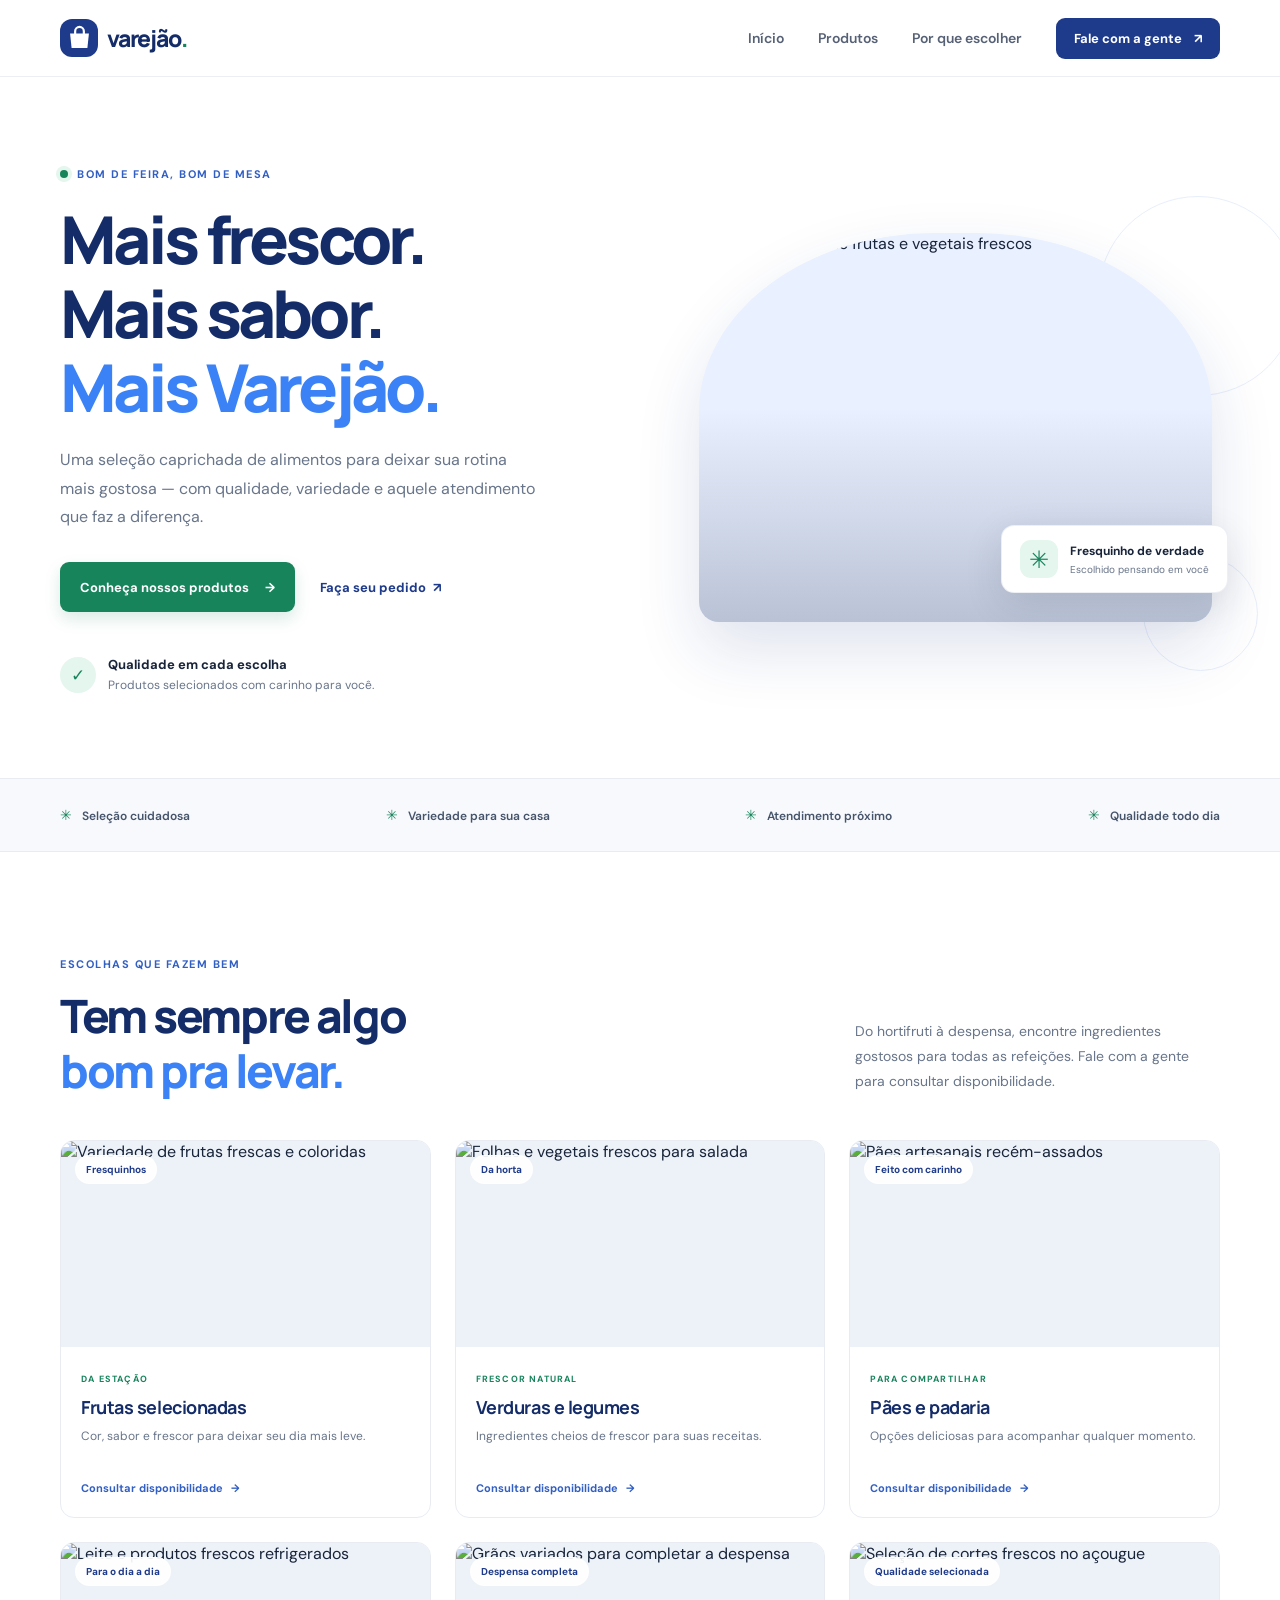
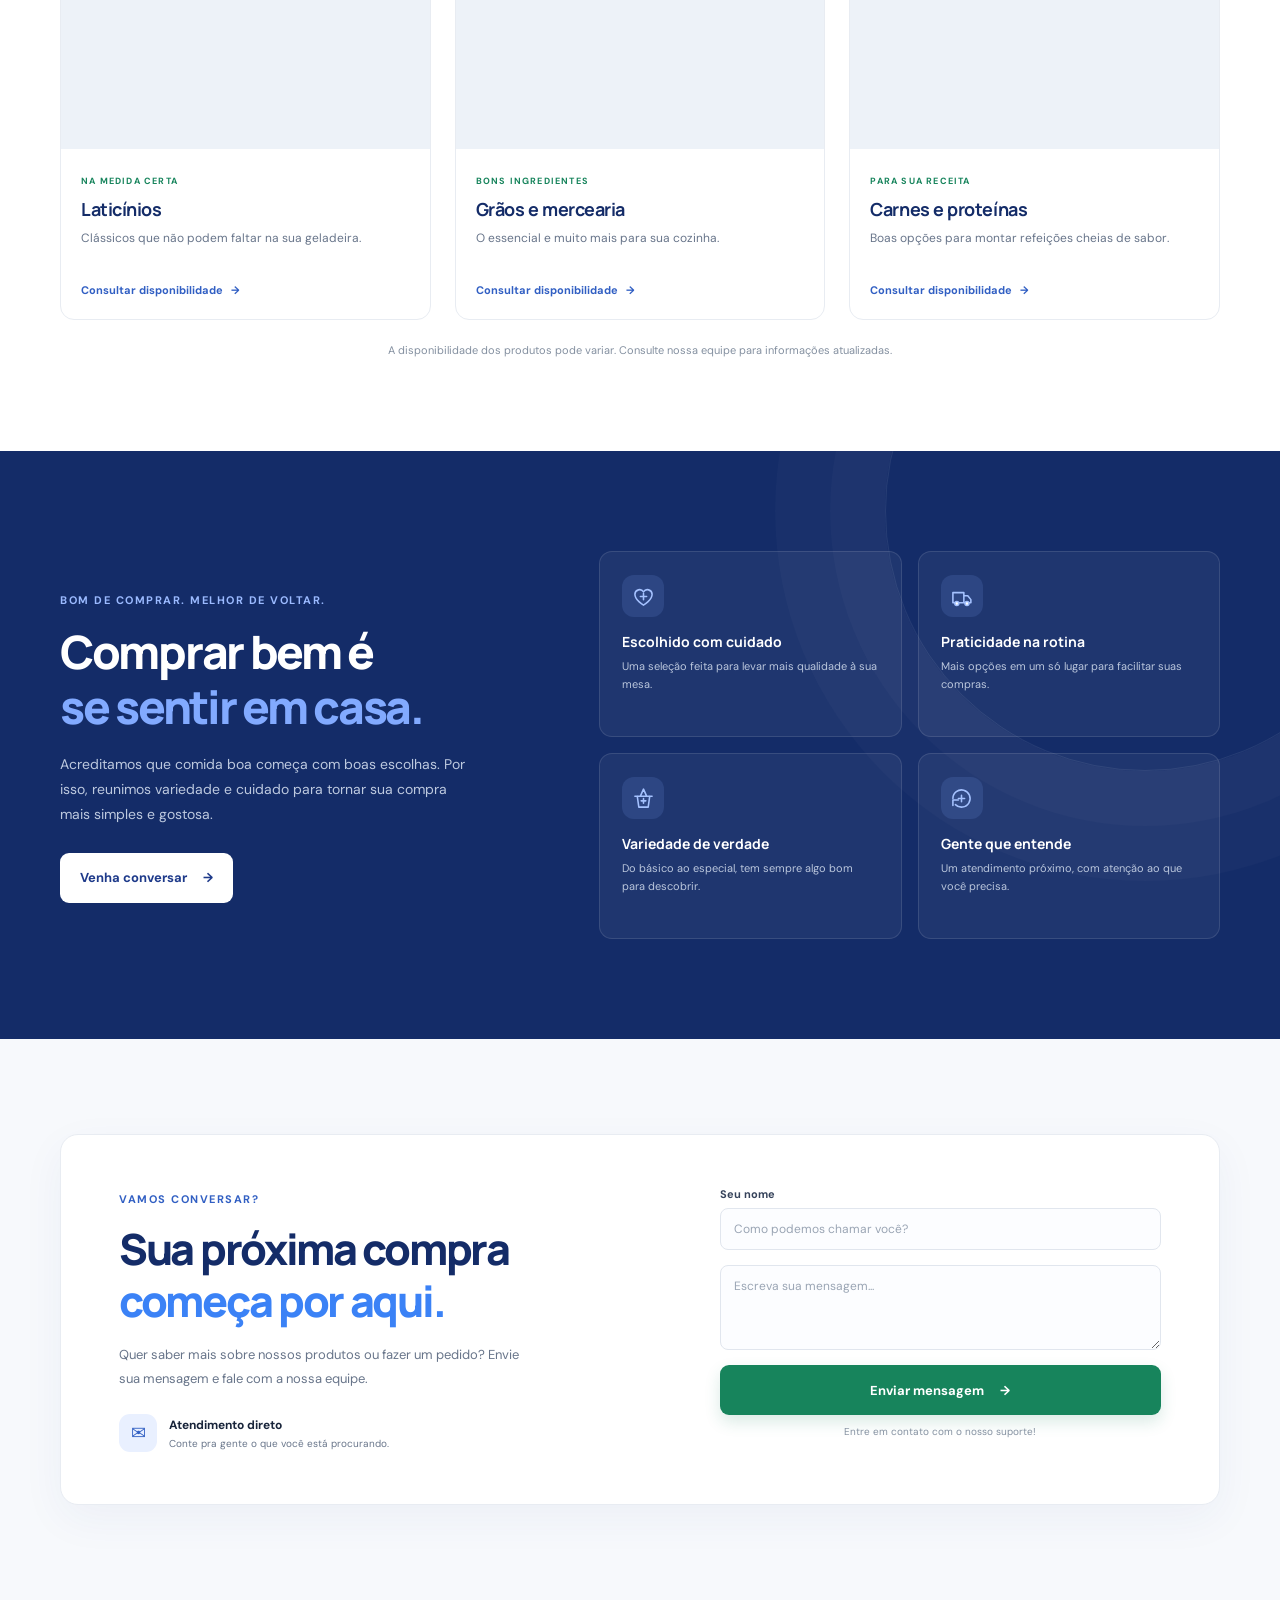
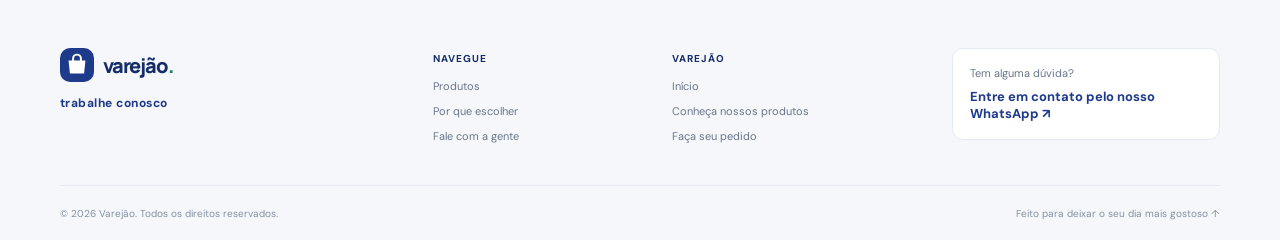
==== commit a7730253: "Add careers registration page Co-authored-by: Copilot <223556219+Copilot@users.noreply.github.com>" ====
--- a/index.html
+++ b/index.html
@@ -316,7 +316,7 @@
                     </span>
                     <span class="brand-name">varejão<span>.</span></span>
                 </a>
-                <p>Mais frescor, sabor e carinho<br>para o seu dia a dia.</p>
+                <a class="work-with-us" href="trabalhe-conosco.html">trabalhe conosco</a>
             </div>
             <div class="footer-links">
                 <span class="footer-label">NAVEGUE</span>
--- a/styles.css
+++ b/styles.css
@@ -817,6 +817,20 @@
     font-size: 20px;
 }
 
+.work-with-us {
+    display: block;
+    margin-top: 12px;
+    color: var(--blue-900);
+    font-size: 12px;
+    font-weight: 700;
+    letter-spacing: 0.04em;
+    text-transform: lowercase;
+}
+
+.work-with-us:hover {
+    color: var(--green);
+}
+
 .footer-brand > p {
     margin: 14px 0 0;
     color: var(--muted);
@@ -882,6 +896,114 @@
     transition: color 0.2s ease;
 }
 
+/* Careers page */
+.careers-header-inner {
+    min-height: 76px;
+}
+
+.careers-back-link {
+    color: var(--blue-900);
+    font-size: 13px;
+    font-weight: 700;
+}
+
+.careers-section {
+    min-height: calc(100vh - 76px);
+    padding-block: 72px;
+    background: var(--surface);
+}
+
+.careers-card {
+    max-width: 760px;
+    margin-inline: auto;
+    padding: 44px;
+    border: 1px solid var(--line);
+    border-radius: 18px;
+    background: var(--white);
+    box-shadow: 0 14px 44px rgb(30 58 138 / 5%);
+}
+
+.careers-card h1 {
+    margin: 14px 0 10px;
+    color: var(--blue-950);
+    font-family: var(--heading-font);
+    font-size: clamp(32px, 4vw, 44px);
+    font-weight: 800;
+    letter-spacing: -2px;
+    line-height: 1.15;
+}
+
+.careers-card h1 span {
+    color: var(--blue-500);
+}
+
+.careers-intro {
+    margin: 0 0 28px;
+    color: var(--muted);
+    font-size: 14px;
+    line-height: 1.8;
+}
+
+.careers-form {
+    display: grid;
+    grid-template-columns: repeat(2, minmax(0, 1fr));
+    gap: 0 18px;
+}
+
+.careers-form label {
+    margin: 0 0 7px;
+    color: #35425a;
+    font-size: 11px;
+    font-weight: 700;
+}
+
+.careers-form input,
+.careers-form select,
+.careers-form textarea {
+    width: 100%;
+    min-height: 44px;
+    margin: 0 0 18px;
+    padding: 12px 13px;
+    border: 1px solid #e1e6ee;
+    border-radius: 8px;
+    outline: none;
+    background: #fcfdff;
+    color: var(--ink);
+    font-size: 12px;
+    transition: border-color 0.2s ease, box-shadow 0.2s ease;
+}
+
+.careers-form input:focus,
+.careers-form select:focus,
+.careers-form textarea:focus {
+    border-color: var(--blue-500);
+    box-shadow: 0 0 0 3px rgb(59 130 246 / 12%);
+}
+
+.careers-form .careers-full-width {
+    grid-column: 1 / -1;
+}
+
+.careers-form textarea {
+    min-height: 120px;
+    resize: vertical;
+}
+
+.careers-submit {
+    grid-column: 1 / -1;
+    width: 100%;
+}
+
+.careers-note {
+    grid-column: 1 / -1;
+    min-height: 18px;
+    margin: 10px 0 0;
+    color: var(--muted);
+    font-size: 11px;
+    line-height: 1.6;
+    text-align: center;
+}
+
 /* Responsive layout */
 @media (max-width: 900px) {
     .hero-grid {
@@ -930,6 +1052,29 @@
 
     .container {
         width: min(100% - 36px, 480px);
+    }
+
+    .careers-header-inner {
+        min-height: 68px;
+    }
+
+    .careers-section {
+        min-height: calc(100vh - 68px);
+        padding-block: 42px;
+    }
+
+    .careers-card {
+        padding: 28px 22px;
+    }
+
+    .careers-form {
+        grid-template-columns: 1fr;
+    }
+
+    .careers-form .careers-full-width,
+    .careers-submit,
+    .careers-note {
+        grid-column: auto;
     }
 
     .section {
